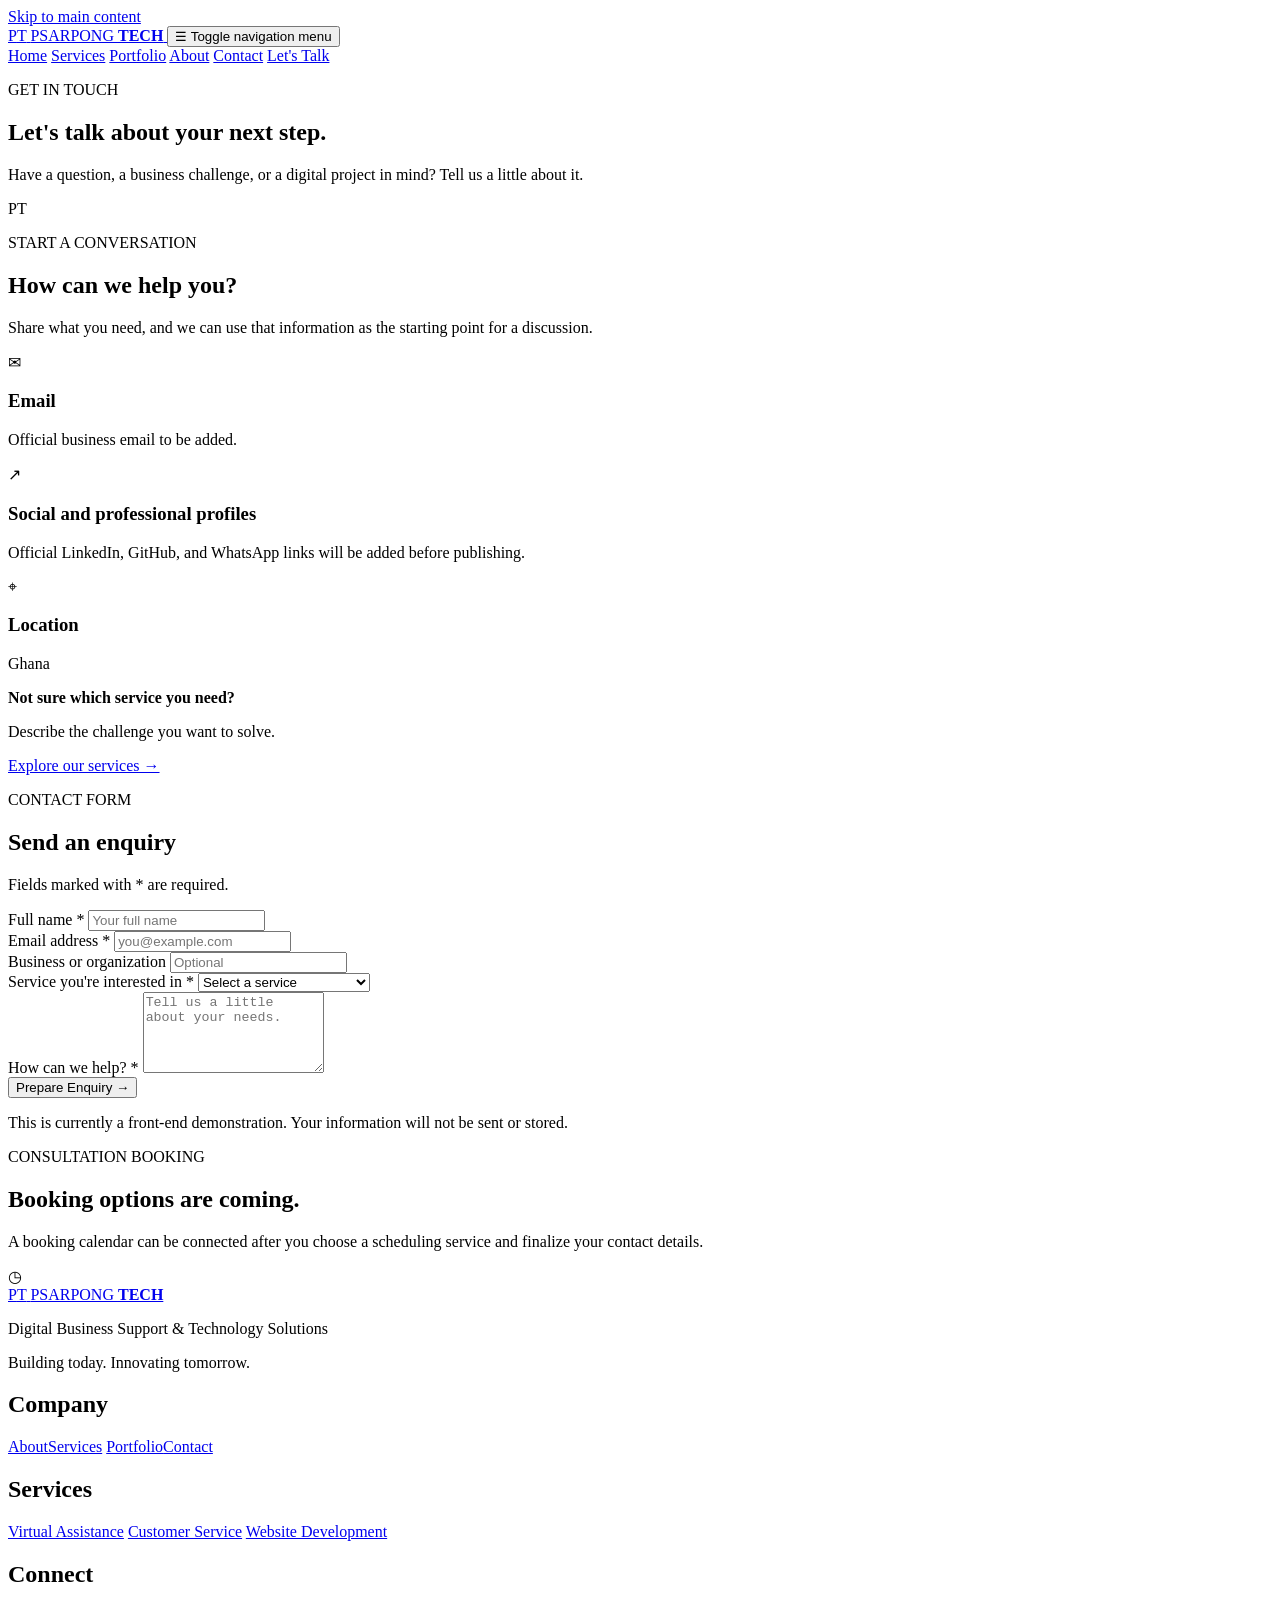
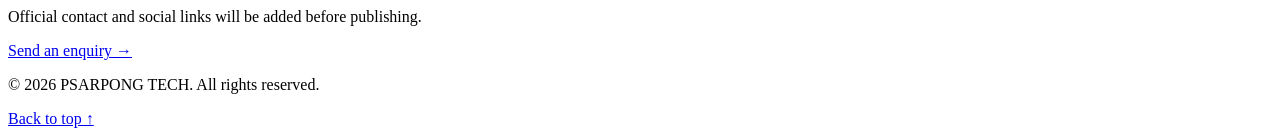
==== contact.html @ 25b4d121 "Upload PSARPONG TECH website" ====
<!DOCTYPE html>
<html lang="en">
<head>
  <meta charset="UTF-8">
  <meta name="viewport" content="width=device-width, initial-scale=1.0">
  <meta name="description" content="Contact PSARPONG TECH about digital business support and technology projects.">
  <title>Contact | PSARPONG TECH</title>
  <link rel="stylesheet" href="styles/style.css">
  <script src="scripts/main.js" defer></script>
</head>
<body>
  <a class="skip-link" href="#main">Skip to main content</a>

  <header class="site-header">
    <div class="container header-inner">
      <a class="brand" href="index.html" aria-label="PSARPONG TECH home">
        <span class="brand-mark">P<span>T</span></span>
        <span class="brand-name">PSARPONG <strong>TECH</strong></span>
      </a>

      <button class="menu-toggle" aria-expanded="false"
        aria-controls="primary-nav" type="button">
        <span class="menu-icon" aria-hidden="true">☰</span>
        <span class="sr-only">Toggle navigation menu</span>
      </button>

      <nav class="primary-nav" id="primary-nav" aria-label="Main navigation">
        <a href="index.html">Home</a>
        <a href="services.html">Services</a>
        <a href="portfolio.html">Portfolio</a>
        <a href="about.html">About</a>
        <a class="active" aria-current="page" href="contact.html">Contact</a>
        <a class="button button-small" href="#consultation">Let's Talk</a>
      </nav>
    </div>
  </header>

  <main id="main">
    <section class="inner-hero">
      <div class="container inner-hero-content">
        <p class="eyebrow">GET IN TOUCH</p>
        <h1>Let's talk about <span>your next step.</span></h1>
        <p>
          Have a question, a business challenge, or a digital project
          in mind? Tell us a little about it.
        </p>
      </div>
      <div class="inner-hero-decoration" aria-hidden="true"><span>PT</span></div>
    </section>

    <section class="section contact-section">
      <div class="container contact-grid">
        <div class="contact-copy">
          <p class="eyebrow">START A CONVERSATION</p>
          <h2>How can we <span>help you?</span></h2>
          <p>
            Share what you need, and we can use that information as
            the starting point for a discussion.
          </p>

          <div class="contact-info-card">
            <span class="contact-info-icon" aria-hidden="true">✉</span>
            <div>
              <h3>Email</h3>
              <p>Official business email to be added.</p>
            </div>
          </div>

          <div class="contact-info-card">
            <span class="contact-info-icon" aria-hidden="true">↗</span>
            <div>
              <h3>Social and professional profiles</h3>
              <p>
                Official LinkedIn, GitHub, and WhatsApp links
                will be added before publishing.
              </p>
            </div>
          </div>

          <div class="contact-info-card">
            <span class="contact-info-icon" aria-hidden="true">⌖</span>
            <div>
              <h3>Location</h3>
              <p>Ghana</p>
            </div>
          </div>

          <div class="contact-callout">
            <strong>Not sure which service you need?</strong>
            <p>Describe the challenge you want to solve.</p>
            <a class="text-link" href="services.html">Explore our services →</a>
          </div>
        </div>

        <div class="contact-form-wrap" id="consultation">
          <div class="form-heading">
            <p class="eyebrow">CONTACT FORM</p>
            <h2>Send an enquiry</h2>
            <p>Fields marked with * are required.</p>
          </div>

          <form class="contact-form" id="contact-form">
            <div class="form-row">
              <div class="form-field">
                <label for="name">Full name *</label>
                <input id="name" name="name" autocomplete="name"
                  required placeholder="Your full name">
              </div>

              <div class="form-field">
                <label for="email">Email address *</label>
                <input id="email" name="email" type="email"
                  autocomplete="email" required placeholder="you@example.com">
              </div>
            </div>

            <div class="form-field">
              <label for="business">Business or organization</label>
              <input id="business" name="business"
                autocomplete="organization" placeholder="Optional">
            </div>

            <div class="form-field">
              <label for="service">Service you're interested in *</label>
              <select id="service" name="service" required>
                <option value="">Select a service</option>
                <option value="Virtual Assistance">Virtual Assistance</option>
                <option value="Customer Service">Customer Service</option>
                <option value="Lead Generation">Lead Generation</option>
                <option value="Sales Support">Sales Support</option>
                <option value="CRM Support">CRM Support</option>
                <option value="Digital Marketing Support">Digital Marketing Support</option>
                <option value="Website Development">Website Development</option>
                <option value="Other">Other / Not sure yet</option>
              </select>
            </div>

            <div class="form-field">
              <label for="message">How can we help? *</label>
              <textarea id="message" name="message" rows="5"
                required placeholder="Tell us a little about your needs."></textarea>
            </div>

            <button class="button" type="submit">Prepare Enquiry →</button>

            <p class="form-disclaimer">
              This is currently a front-end demonstration. Your information
              will not be sent or stored.
            </p>

            <p class="form-feedback" id="form-feedback"
              role="status" aria-live="polite"></p>
          </form>
        </div>
      </div>
    </section>

    <section class="section booking-note-section">
      <div class="container booking-note">
        <div>
          <p class="eyebrow">CONSULTATION BOOKING</p>
          <h2>Booking options are coming.</h2>
          <p>
            A booking calendar can be connected after you choose a
            scheduling service and finalize your contact details.
          </p>
        </div>
        <span class="booking-icon" aria-hidden="true">◷</span>
      </div>
    </section>
  </main>

  <footer class="site-footer">
    <div class="container footer-main">
      <div class="footer-brand">
        <a class="brand brand-footer" href="index.html">
          <span class="brand-mark">P<span>T</span></span>
          <span class="brand-name">PSARPONG <strong>TECH</strong></span>
        </a>
        <p>Digital Business Support &amp; Technology Solutions</p>
        <p class="footer-tagline">Building today. Innovating tomorrow.</p>
      </div>
      <div class="footer-column">
        <h2>Company</h2>
        <a href="about.html">About</a><a href="services.html">Services</a>
        <a href="portfolio.html">Portfolio</a><a href="contact.html">Contact</a>
      </div>
      <div class="footer-column">
        <h2>Services</h2>
        <a href="services.html#virtual-assistance">Virtual Assistance</a>
        <a href="services.html#customer-support">Customer Service</a>
        <a href="services.html#web-development">Website Development</a>
      </div>
      <div class="footer-column">
        <h2>Connect</h2>
        <p class="footer-note">Official contact and social links will be added before publishing.</p>
        <a href="#consultation">Send an enquiry →</a>
      </div>
    </div>
    <div class="container footer-bottom">
      <p>© <span id="current-year">2026</span> PSARPONG TECH. All rights reserved.</p>
      <a href="#main">Back to top ↑</a>
    </div>
  </footer>

  <script>
    const contactForm = document.querySelector("#contact-form");
    const feedback = document.querySelector("#form-feedback");

    if (contactForm && feedback) {
      contactForm.addEventListener("submit", (event) => {
        event.preventDefault();

        if (!contactForm.reportValidity()) {
          return;
        }

        feedback.textContent =
          "Your details look complete, but this demonstration cannot send your enquiry yet. A real submission service will be connected later.";

        feedback.classList.add("is-visible");
      });
    }
  </script>
</body>
</html>
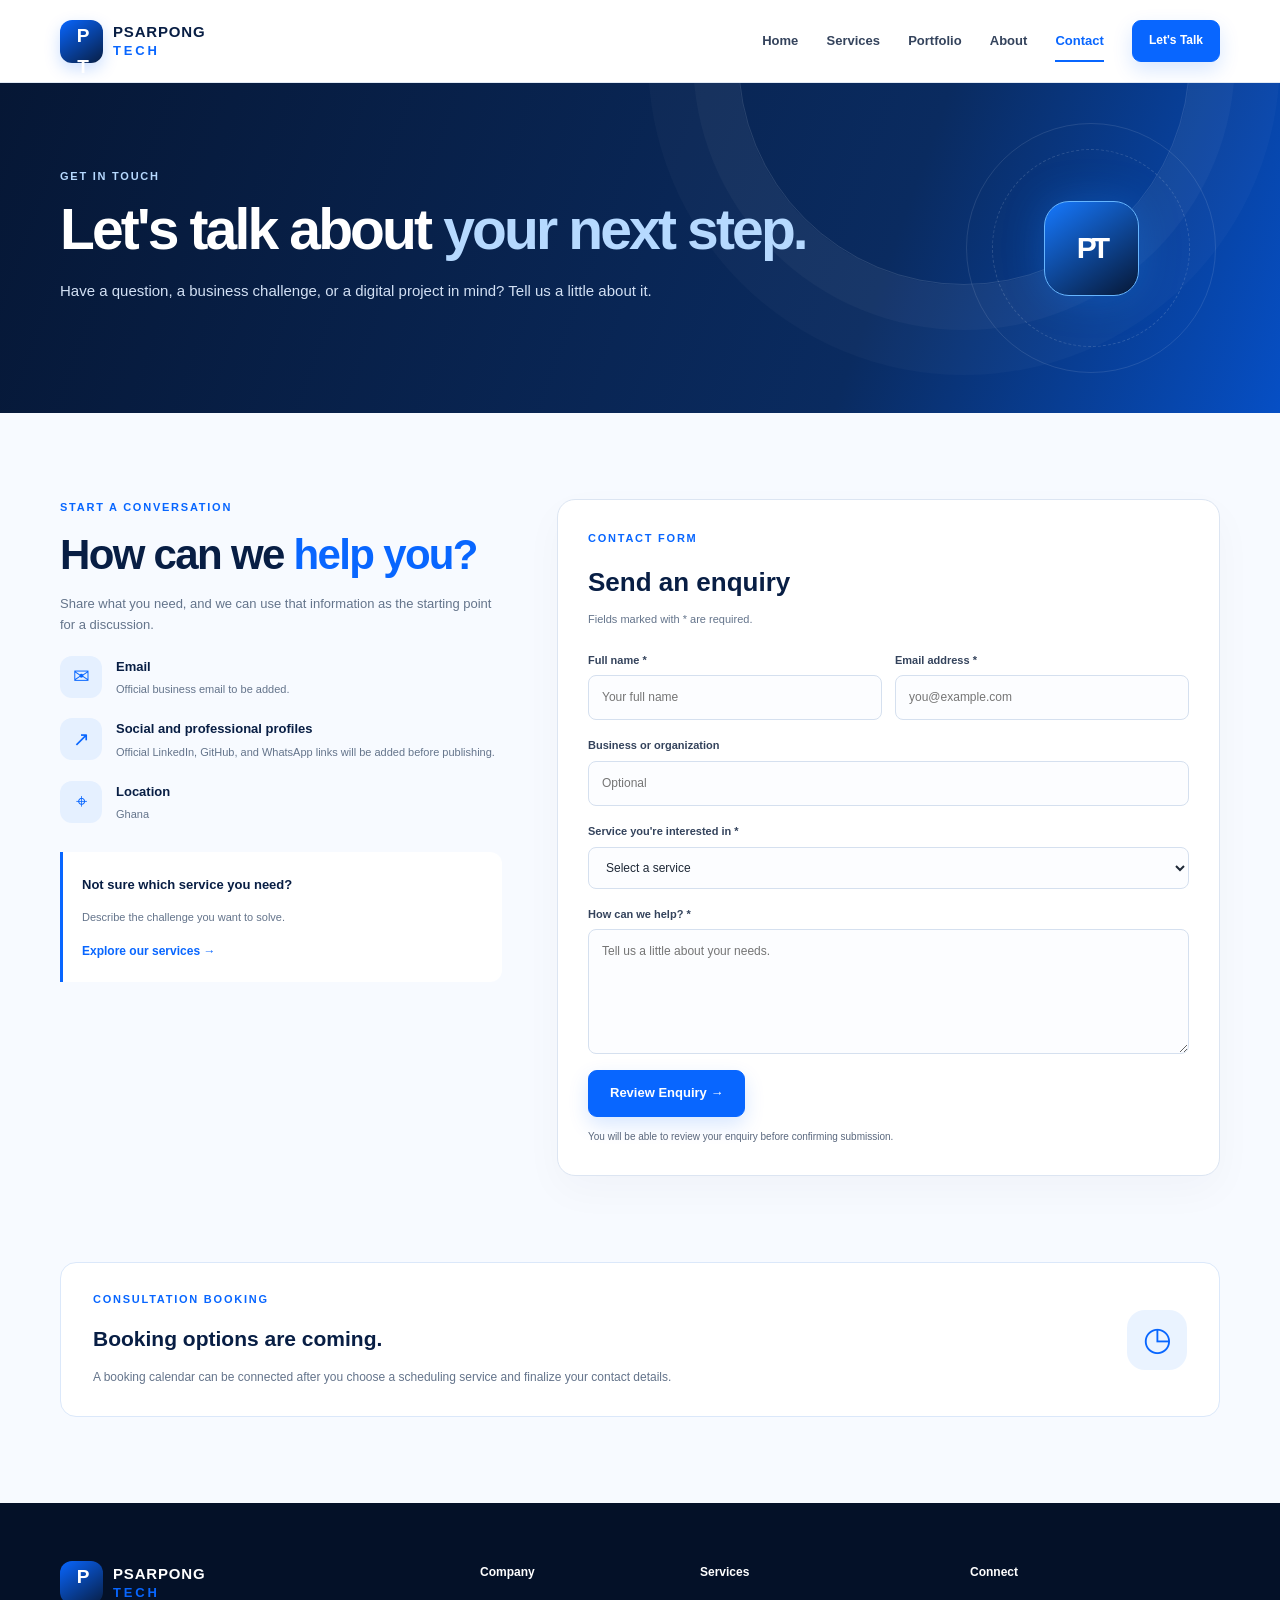
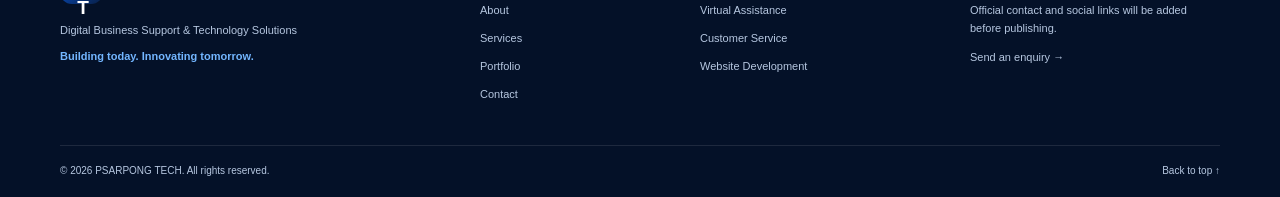
==== commit 278c9047: "Updated my website" ====
--- a/contact.html
+++ b/contact.html
@@ -101,6 +101,26 @@
           </div>
 
           <form class="contact-form" id="contact-form">
+            <input
+                type="hidden"
+                name="access_key"
+                value="dd36e1ed-9a6d-4fa9-88d0-3983f41ffc57"
+            >
+            <input
+                type="hidden"
+                name="subject"
+                value="New Business Enquiry - PSARPONG TECH"
+            >
+            <input
+                type="hidden"
+                name="from_name"
+                value="PSARPONG TECH Website"
+            >
+            <div class="form-field" style="display:none;" aria-hidden="true">
+                <label for="website">Leave this field empty</label>
+                <input id="website" name="botcheck" tabindex="-1" autocomplete="off">
+            </div>
+
             <div class="form-row">
               <div class="form-field">
                 <label for="name">Full name *</label>
@@ -142,11 +162,10 @@
                 required placeholder="Tell us a little about your needs."></textarea>
             </div>
 
-            <button class="button" type="submit">Prepare Enquiry →</button>
+            <button class="button" type="submit">Review Enquiry →</button>
 
             <p class="form-disclaimer">
-              This is currently a front-end demonstration. Your information
-              will not be sent or stored.
+                You will be able to review your enquiry before confirming submission.
             </p>
 
             <p class="form-feedback" id="form-feedback"
@@ -203,25 +222,5 @@
       <a href="#main">Back to top ↑</a>
     </div>
   </footer>
-
-  <script>
-    const contactForm = document.querySelector("#contact-form");
-    const feedback = document.querySelector("#form-feedback");
-
-    if (contactForm && feedback) {
-      contactForm.addEventListener("submit", (event) => {
-        event.preventDefault();
-
-        if (!contactForm.reportValidity()) {
-          return;
-        }
-
-        feedback.textContent =
-          "Your details look complete, but this demonstration cannot send your enquiry yet. A real submission service will be connected later.";
-
-        feedback.classList.add("is-visible");
-      });
-    }
-  </script>
 </body>
 </html>
--- a/styles/style.css
+++ b/styles/style.css
@@ -0,0 +1,2426 @@
+/* Psarpong Tech — Version 1 homepage
+   Brand: deep navy, electric blue, white, and charcoal. */
+:root {
+  --navy: #081e44;
+  --navy-deep: #05142f;
+  --blue: #0866ff;
+  --blue-bright: #1688ff;
+  --light-blue: #eaf3ff;
+  --white: #ffffff;
+  --off-white: #f6f8fc;
+  --charcoal: #1f2937;
+  --muted: #64748b;
+  --border: #dce5f2;
+  --shadow: 0 18px 50px rgba(8, 30, 68, .11);
+  --radius: 18px;
+}
+
+* { 
+  box-sizing: border-box; 
+}
+
+html { 
+  scroll-behavior: smooth; 
+  scroll-padding-top: 90px; 
+}
+
+body { margin: 0; 
+  color: var(--charcoal); 
+  background: var(--white); 
+  font-family: Arial, Helvetica, sans-serif; 
+  line-height: 1.65; 
+}
+
+a { 
+  color: inherit; 
+  text-decoration: none; 
+}
+
+button, a { 
+  -webkit-tap-highlight-color: transparent; 
+}
+
+a:focus-visible, 
+button:focus-visible { 
+  outline: 3px solid #ffbf47; 
+  outline-offset: 4px; 
+}
+
+img { 
+  max-width: 100%; 
+  display: block; 
+}
+
+.container { 
+  width: min(1160px, calc(100% - 40px)); 
+  margin-inline: auto; 
+}
+
+.skip-link { 
+  position: absolute; 
+  z-index: 1000; 
+  left: 16px; 
+  top: -60px; 
+  padding: 12px 16px; 
+  background: white; 
+  color: var(--navy); 
+  border-radius: 8px; 
+}
+
+.skip-link:focus { 
+  top: 12px; 
+}
+
+.sr-only { 
+  position: absolute; 
+  width: 1px; 
+  height: 1px; 
+  padding: 0; 
+  margin: -1px; 
+  overflow: hidden; 
+  clip: rect(0,0,0,0); 
+  white-space: nowrap; 
+  border: 0; }
+
+.site-header { 
+  position: sticky; 
+  z-index: 100; 
+  top: 0; 
+  background: rgba(255,255,255,.96); 
+  backdrop-filter: blur(16px); 
+  border-bottom: 1px solid rgba(220,229,242,.85); 
+}
+
+.header-inner { 
+  min-height: 82px; 
+  display: flex; 
+  align-items: center; 
+  justify-content: space-between; 
+  gap: 28px; 
+}
+
+.brand {
+   display: inline-flex; 
+   align-items: center; 
+   gap: 10px; 
+   flex-shrink: 0; 
+  }
+
+.brand-mark { 
+  display: grid; 
+  place-items: center; 
+  width: 43px; 
+  height: 43px; 
+  border-radius: 12px; 
+  background: linear-gradient(145deg, var(--blue), var(--navy)); 
+  color: white; 
+  font-weight: 900; 
+  font-size: 19px; 
+  letter-spacing: -3px; 
+  box-shadow: 0 6px 16px #0866ff35; 
+}
+
+.brand-mark span { 
+  color: #ffffff; 
+}
+
+.brand-name { 
+  display: flex; 
+  flex-direction: column; 
+  color: var(--navy); 
+  font-size: 15px; 
+  font-weight: 900; 
+  line-height: 1.05; 
+  letter-spacing: .055em; 
+}
+
+.brand-name strong { 
+  color: var(--blue); 
+  font-size: 13px; 
+  letter-spacing: .22em; 
+  margin-top: 4px; 
+}
+
+.primary-nav { 
+  display: flex; 
+  align-items: center; 
+  gap: clamp(15px, 2.2vw, 30px); 
+}
+
+.primary-nav > a:not(.button) { 
+  color: #34435c; 
+  font-size: 13px; 
+  font-weight: 700; 
+  transition: color .2s; 
+}
+
+.primary-nav > a:not(.button):hover, 
+.primary-nav > a.active { 
+  color: var(--blue); 
+}
+
+.primary-nav > a.active { 
+  position: relative; 
+}
+
+.primary-nav > a.active::after { 
+  content: ""; 
+  position: absolute; 
+  bottom: -10px; 
+  left: 0; 
+  right: 0; 
+  height: 2px; 
+  background: var(--blue); 
+}
+
+.menu-toggle { 
+  display: none; 
+  border: 1px solid var(--border); 
+  background: white; 
+  border-radius: 10px; 
+  color: var(--navy); 
+  width: 44px; 
+  height: 44px; 
+  font-size: 23px; 
+  cursor: pointer; 
+}
+
+.button { 
+  display: inline-flex; 
+  align-items: center; 
+  justify-content: center; 
+  gap: 12px; 
+  padding: 14px 21px; 
+  border: 1px solid var(--blue); 
+  border-radius: 9px; 
+  background: var(--blue); 
+  color: white; 
+  font-weight: 800; 
+  font-size: 13px; 
+  line-height: 1.3; 
+  box-shadow: 0 8px 20px #0866ff28; 
+  transition: transform .2s, background .2s, box-shadow .2s; 
+}
+
+.button:hover { 
+  transform: translateY(-2px); 
+  background: #0055e5; 
+  box-shadow: 0 12px 25px #0866ff35; 
+}
+
+.button-small { 
+  padding: 12px 16px; 
+  font-size: 12px; 
+  white-space: nowrap; 
+}
+
+.button-outline { 
+  background: transparent; 
+  color: var(--navy); 
+  border-color: #b9c8df; 
+  box-shadow: none; 
+}
+
+.button-outline:hover { 
+  background: var(--light-blue); 
+  border-color: var(--blue); 
+  color: var(--navy); 
+}
+
+.hero { 
+  position: relative; 
+  overflow: hidden; 
+  background: radial-gradient
+    (ellipse at 90% 5%, #e2efff 0, transparent 33%), 
+    linear-gradient(120deg, #f7faff 0%, 
+    #fff 57%, #f1f6ff 100%); 
+  padding: 76px 0 78px; 
+}
+
+.hero::before { 
+  content: ""; 
+  position: absolute; 
+  width: 480px; 
+  height: 480px; 
+  border: 1px solid #d9e8ff; 
+  border-radius: 50%; 
+  right: -190px; 
+  top: -230px; 
+  box-shadow: 0 0 0 35px #eaf3ff70, 
+    0 0 0 75px #eaf3ff45; 
+  }
+
+.hero-grid { 
+  position: relative; 
+  z-index: 1; 
+  display: grid; 
+  grid-template-columns: 1.05fr .95fr; 
+  gap: 52px; 
+  align-items: center; 
+}
+
+.eyebrow { 
+  margin: 0 0 14px; 
+  color: var(--blue); 
+  font-size: 11px; 
+  line-height: 1.5; 
+  font-weight: 900; 
+  letter-spacing: .16em; 
+}
+
+.eyebrow-line { 
+  display: inline-block; 
+  vertical-align: middle; 
+  width: 25px; 
+  height: 2px; 
+  margin-right: 7px; 
+  background: var(--blue); 
+}
+
+.hero h1 { 
+  max-width: 620px; 
+  margin: 0; 
+  color: var(--navy); 
+  font-size: clamp(39px, 4.5vw, 62px); 
+  line-height: 1.08; 
+  letter-spacing: -.055em; 
+}
+
+.hero h1 span, 
+.section-heading h2 span, 
+.why-copy h2 span, 
+.project-copy h2 span,
+.about-intro-grid h2 span,
+.contact-copy h2 span {
+  color: #0755d4;
+}
+
+.hero-intro { 
+  max-width: 545px; 
+  margin: 23px 0 26px; 
+  color: #52617a; 
+  font-size: 16px; 
+  line-height: 1.8; 
+}
+
+.hero-actions { 
+  display: flex; 
+  flex-wrap: wrap; 
+  gap: 12px; 
+}
+
+.hero-note { 
+  display: flex; 
+  align-items: center; 
+  gap: 9px; 
+  margin-top: 27px; 
+  color: #52617a; 
+  font-size: 12px; 
+  font-weight: 700; 
+}
+
+.note-dot, 
+.panel-status span { 
+  width: 7px; 
+  height: 7px; 
+  border-radius: 50%; 
+  background: #22c55e; 
+  box-shadow: 0 0 0 4px #22c55e1e; 
+}
+
+.hero-visual { 
+  position: relative; 
+  min-height: 390px; 
+  display: grid; 
+  place-items: center; 
+}
+
+.visual-orbit { 
+  position: absolute; 
+  border: 1px solid #c8dcff; 
+  border-radius: 50%; 
+}
+
+.orbit-one { 
+  width: 380px; 
+  height: 380px; 
+}
+
+.orbit-two { 
+  width: 310px; 
+  height: 310px; 
+  border-style: dashed; 
+}
+
+.visual-glow { 
+  position: absolute; 
+  z-index: 0; 
+  width: 230px; 
+  height: 230px; 
+  border-radius: 50%; 
+  background: #8dbdff; 
+  filter: blur(70px); 
+  opacity: .35; 
+}
+
+.visual-panel { 
+  position: relative; 
+  z-index: 2; 
+  width: min(100%, 410px); 
+  min-height: 290px; 
+  padding: 21px; 
+  overflow: hidden; 
+  color: white; 
+  border: 1px solid #254e8e; 
+  border-radius: 20px; 
+  background: linear-gradient(140deg, #102f65, #061735 72%); 
+  box-shadow: 0 28px 55px #081e4435; 
+  transform: rotate(-2deg); 
+}
+
+.visual-panel::after { 
+  content: ""; 
+  position: absolute; 
+  width: 250px; 
+  height: 250px; 
+  border-radius: 50%; 
+  right: -100px; 
+  top: -130px; 
+  background: linear-gradient(140deg, #0866ff, #21a0ff); 
+  opacity: .7; 
+}
+
+.panel-top, 
+.panel-brand, 
+.panel-status { 
+  display: flex; 
+  align-items: center; 
+}
+
+.panel-top { 
+  position: relative; 
+  z-index: 1; 
+  justify-content: space-between; 
+  gap: 12px; 
+  padding-bottom: 17px; 
+  border-bottom: 1px solid #ffffff20; 
+}
+
+.panel-brand { 
+  gap: 7px; 
+  font-size: 9px; 
+  font-weight: 900; 
+  letter-spacing: .06em; 
+}
+
+.mini-mark { 
+  display: grid; 
+  place-items: center; 
+  width: 24px; 
+  height: 24px; 
+  border: 1px solid #5fa6ff; 
+  border-radius: 7px; 
+  color: #86c0ff; 
+  font-size: 10px; 
+}
+
+.panel-status { 
+  gap: 7px; 
+  color: #c9d9f4; 
+  font-size: 8px; 
+  letter-spacing: .1em; 
+}
+
+.panel-content { 
+  position: relative; 
+  z-index: 1; 
+  padding-top: 21px; 
+}
+
+.panel-kicker { 
+  color: #77baff; 
+  font-size: 9px; 
+  letter-spacing: .17em; 
+  font-weight: 900; 
+}
+
+.panel-content h2 { 
+  max-width: 300px; 
+  margin: 9px 0 20px; 
+  font-size: 23px; 
+  line-height: 1.22; 
+  letter-spacing: -.035em; 
+}
+
+.growth-chart { 
+  height: 83px; 
+  display: flex; 
+  align-items: end; 
+  gap: 10px; 
+  padding: 10px 13px 0; 
+  border-bottom: 1px solid #ffffff30; 
+  background: repeating-linear-gradient(
+    to bottom, transparent 0 19px, #ffffff12 20px 21px); 
+  }
+
+.growth-chart span { 
+  flex: 1; 
+  border-radius: 4px 4px 0 0; 
+  background: linear-gradient(
+    to top, #0870ff, #63c4ff); 
+    box-shadow: 0 0 14px #1688ff30; 
+  }
+
+.panel-bottom { 
+  display: flex; 
+  justify-content: space-between; 
+  padding: 10px 3px 0; 
+  color: #c5d8f4; 
+  font-size: 9px; 
+}
+
+.floating-card { 
+  position: absolute; 
+  z-index: 3; 
+  display: flex; 
+  align-items: center; 
+  gap: 10px; 
+  padding: 12px 15px; 
+  border: 1px solid #e1e9f5; 
+  border-radius: 12px; 
+  background: white; 
+  box-shadow: var(--shadow); 
+}
+
+.floating-card-top { 
+  top: 42px; 
+  right: -5px; 
+}
+
+.floating-card-bottom { 
+  bottom: 33px; 
+  left: -12px; 
+}
+
+.float-icon { 
+  display: grid; 
+  place-items: center; 
+  width: 35px; 
+  height: 35px; 
+  border-radius: 10px; 
+  background: var(--light-blue); 
+  color: var(--blue); 
+  font-size: 20px; 
+  font-weight: 800; 
+}
+
+.floating-card strong, 
+.floating-card small { 
+  display: block; 
+}
+
+.floating-card strong { 
+  color: var(--navy); 
+  font-size: 10px; 
+}
+
+.floating-card small { 
+  margin-top: 2px; 
+  color: var(--muted); 
+  font-size: 9px; 
+}
+
+.trust-strip { 
+  border-top: 1px solid #e9eef7; 
+  border-bottom: 1px solid #e9eef7; 
+  background: white; 
+}
+
+.trust-inner { 
+  display: flex; 
+  align-items: center; 
+  justify-content: center; 
+  flex-wrap: wrap; 
+  gap: 22px; 
+  min-height: 68px; 
+  color: #53627b; 
+  font-size: 11px; 
+  font-weight: 800; 
+  letter-spacing: .025em; 
+}
+
+.trust-inner i { 
+  width: 5px; 
+  height: 5px; 
+  border-radius: 50%; 
+  background: var(--blue); 
+}
+
+.section { 
+  padding: 86px 0; 
+}
+
+.section-heading { 
+  max-width: 710px; 
+  margin-bottom: 39px; 
+}
+
+.section-heading.centered { 
+  text-align: center; 
+  margin-inline: auto; 
+}
+
+.section-heading h2, 
+.why-copy h2, 
+.project-copy h2 { 
+  margin: 0; 
+  color: var(--navy); 
+  font-size: clamp(30px, 3.2vw, 43px); 
+  line-height: 1.18; 
+  letter-spacing: -.04em; 
+}
+
+.section-heading > p:last-child,
+.feature-card p,
+.why-copy > p:not(.eyebrow),
+.why-list p,
+.journey p,
+.project-copy > p:not(.eyebrow),
+.portfolio-card-copy > p,
+.about-intro-grid > div:last-child p,
+.mission-card > p:last-child,
+.approach-grid p,
+.contact-copy > p:not(.eyebrow),
+.contact-info-card p,
+.contact-callout p,
+.form-heading > p:last-child,
+.booking-note p:last-child {
+  color: #59677d;
+}
+
+.section-heading > p:last-child { 
+  margin: 17px auto 0; 
+  max-width: 660px; 
+  font-size: 14px; 
+}
+
+.feature-grid { 
+  display: grid; 
+  grid-template-columns: repeat(4, 1fr); 
+  gap: 17px; 
+}
+
+.feature-card { 
+  padding: 25px 21px 22px; 
+  border: 1px solid var(--border); 
+  border-radius: 14px; 
+  background: white; 
+  transition: transform .2s, 
+  box-shadow .2s, 
+  border-color .2s; 
+}
+
+.feature-card:hover { 
+  transform: translateY(-5px); 
+  border-color: #b8d4ff; 
+  box-shadow: var(--shadow); 
+}
+
+.feature-icon { 
+  display: grid; 
+  place-items: center; 
+  width: 47px; 
+  height: 47px; 
+  border-radius: 13px; 
+  background: var(--light-blue); 
+  color: var(--blue); 
+  font-size: 24px; 
+  font-weight: 800; 
+}
+
+.feature-card h3 { 
+  margin: 19px 0 8px; 
+  color: var(--navy); 
+  font-size: 16px; 
+  line-height: 1.35; 
+}
+
+.feature-card p { 
+  min-height: 70px; 
+  margin: 0 0 18px; 
+  color: var(--muted); 
+  font-size: 12px; 
+  line-height: 1.7; 
+}
+
+.text-link { 
+  display: inline-flex; 
+  align-items: center; 
+  gap: 8px; 
+  color: var(--blue); 
+  font-size: 12px; 
+  font-weight: 900; 
+}
+
+.text-link:hover { 
+  gap: 12px; 
+}
+
+.services-preview { 
+  color: white; 
+  background: var(--navy-deep); 
+  background-image: radial-gradient(
+    ellipse at 95% 0%, #0c3980 0, 
+    transparent 35%); 
+  }
+
+.section-heading-row { 
+  display: flex; 
+  align-items: end; 
+  justify-content: space-between; 
+  gap: 24px; 
+  max-width: none; 
+}
+
+.services-preview .section-heading h2 { 
+  color: white; 
+}
+
+.services-preview .section-heading h2 span { 
+  color: #65b4ff; 
+}
+
+.light-link { 
+  color: #83c2ff; 
+  margin-bottom: 7px; 
+}
+
+.services-grid { 
+  display: grid; 
+  grid-template-columns: repeat(4, 1fr); 
+  gap: 14px; 
+}
+
+.service-tile { 
+  position: relative; 
+  min-height: 208px; 
+  padding: 22px 20px; 
+  border: 1px solid #244579; 
+  border-radius: 13px; 
+  background: #0a2148b8; 
+  transition: border-color .2s, transform .2s; 
+}
+
+.service-tile:hover { 
+  transform: translateY(-4px); 
+  border-color: #1781ff; 
+}
+
+.tile-number { 
+  position: absolute; 
+  top: 18px; 
+  right: 18px; 
+  color: #b6d9ff; 
+  font-size: 10px; 
+  font-weight: 800; 
+}
+
+.tile-icon { 
+  display: grid; 
+  place-items: center; 
+  width: 41px; 
+  height: 41px; 
+  border-radius: 11px; 
+  background: #0e3b7a; 
+  color: #6dbaff; 
+  font-size: 21px; 
+  font-weight: 800; 
+}
+
+.service-tile h3 { 
+  margin: 18px 0 8px; 
+  color: white; 
+  font-size: 14px; 
+}
+
+.service-tile p { 
+  margin: 0; 
+  color: #b9cbe5; 
+  font-size: 11px; 
+  line-height: 1.7; 
+}
+
+.service-tile-highlight { 
+  background: linear-gradient(
+    145deg, #0d3470, #081b3b); 
+    border-color: #1c64b9; 
+  }
+
+.why-section { 
+  background: var(--off-white); 
+}
+
+.why-grid { 
+  display: grid; 
+  grid-template-columns: .85fr 1.15fr; 
+  gap: 90px; 
+  align-items: center; 
+}
+
+.why-copy > p:not(.eyebrow) { 
+  max-width: 390px; 
+  margin: 20px 0 26px; 
+  color: var(--muted); 
+  font-size: 14px; 
+}
+
+.why-list article { 
+  display: flex; 
+  gap: 22px; 
+  padding: 19px 0; 
+  border-bottom: 1px solid #dfe7f2; 
+}
+
+.why-list article:first-child { 
+  padding-top: 0; 
+}
+
+.why-list article:last-child { 
+  border-bottom: 0; 
+  padding-bottom: 0; 
+}
+
+.why-index { 
+  color: #b6d9ff; 
+  font-size: 13px; 
+  font-weight: 900; 
+}
+
+.why-list h3 { 
+  margin: 0 0 5px; 
+  color: var(--navy); 
+  font-size: 15px; 
+}
+
+.why-list p { 
+  margin: 0; 
+  color: var(--muted); 
+  font-size: 12px; 
+}
+
+.vision-section { 
+  background: white; 
+}
+
+.journey { 
+  display: grid; 
+  grid-template-columns: 1fr auto 1fr auto 1fr; 
+  align-items: center; 
+  gap: 20px; 
+  max-width: 920px; 
+  margin: 0 auto; 
+}
+
+.journey article { 
+  position: relative; 
+  padding: 28px 25px; 
+  border: 1px solid var(--border); 
+  border-radius: 15px; 
+  text-align: center; 
+  background: white; 
+}
+
+.journey-number { 
+  position: absolute; 
+  top: 13px; 
+  right: 15px; 
+  color: #64748b; 
+  font-size: 11px; 
+  font-weight: 900; 
+}
+
+.journey-icon { 
+  display: grid; 
+  place-items: center; 
+  width: 53px; 
+  height: 53px; 
+  margin: 0 auto 16px; 
+  border-radius: 15px; 
+  background: var(--light-blue); 
+  color: var(--blue); 
+  font-size: 25px; 
+  font-weight: 900; 
+}
+
+.journey h3 { 
+  margin: 0 0 8px; 
+  color: var(--navy); 
+  font-size: 17px; 
+}
+
+.journey p { 
+  margin: 0; 
+  color: var(--muted); 
+  font-size: 12px; 
+}
+
+.journey-arrow { 
+  color: #0866ff; 
+  font-size: 23px; 
+}
+
+.project-section { 
+  padding-top: 15px; 
+}
+
+.project-card { 
+  display: grid; 
+  grid-template-columns: 1fr .9fr; 
+  gap: 35px; 
+  align-items: center; 
+  padding: 45px; 
+  border: 1px solid #dce8f9; 
+  border-radius: 22px; 
+  background: linear-gradient(
+    120deg, #f4f8ff, #fff); 
+    overflow: hidden; 
+}
+
+.project-copy h2 { 
+  font-size: clamp(
+    32px, 3.4vw, 44px); 
+}
+
+.project-copy > p:not(.eyebrow) { 
+  color: var(--muted); 
+  font-size: 14px; 
+}
+
+.project-tags { 
+  display: flex; 
+  flex-wrap: wrap; 
+  gap: 8px; 
+  margin: 19px 0 24px; 
+}
+
+.project-tags span { 
+  padding: 6px 10px; 
+  border-radius: 100px; 
+  background: #e3efff; 
+  color: #24558e; 
+  font-size: 10px; 
+  font-weight: 800; 
+}
+
+.project-visual { 
+  position: relative; 
+  min-height: 290px; 
+  overflow: hidden; 
+  border-radius: 16px; 
+  background: linear-gradient(
+    150deg, #0b2e61, #06152e); 
+}
+
+.farm-sun { 
+  position: absolute; 
+  width: 95px; 
+  height: 95px; 
+  top: 32px; 
+  right: 37px; 
+  border-radius: 50%; 
+  background: linear-gradient(
+    145deg, #6ebcff, #1471ff
+    ); 
+  opacity: .8; 
+}
+
+.farm-field { 
+  position: absolute; 
+  bottom: -80px; 
+  width: 140%; 
+  height: 180px; 
+  left: -20%; 
+  border-radius: 50% 50% 0 0; 
+  transform: rotate(-10deg); 
+}
+
+.field-one { 
+  background: #0b4b8a; 
+  bottom: -65px; 
+}
+
+.field-two { 
+  background: #0870b7; 
+  bottom: -103px; 
+  left: -30%; 
+  transform: rotate(8deg); 
+}
+
+.field-three { 
+  background: #0a956f; 
+  bottom: -140px; 
+  transform: rotate(-2deg); 
+}
+
+.farm-connect { 
+  position: absolute; 
+  z-index: 2; 
+  width: 125px; 
+  height: 1px; 
+  background: #a4d7ff; 
+  transform-origin: left; 
+}
+
+.connect-one { 
+  top: 110px; 
+  left: 70px; 
+  transform: rotate(20deg); 
+}
+
+.connect-two { 
+  top: 137px; 
+  left: 160px; 
+  transform: rotate(-29deg); 
+}
+
+.farm-node { 
+  position: absolute; 
+  z-index: 3; 
+  display: grid; 
+  place-items: center; 
+  width: 42px; 
+  height: 42px; 
+  border: 1px solid #9dd8ff; 
+  border-radius: 13px; 
+  background: #0d3f77; 
+  color: white; 
+  font-weight: 900; 
+  box-shadow: 0 5px 20px #0003; 
+}
+
+.node-one { 
+  top: 82px; 
+  left: 52px; 
+}
+
+.node-two { 
+  top: 125px; 
+  left: 153px; }
+
+.node-three { 
+  top: 78px; 
+  left: 260px; 
+}
+
+.farm-caption { 
+  position: absolute; 
+  z-index: 4; 
+  bottom: 22px; 
+  left: 23px; 
+  color: #d9eeff; 
+  font-size: 9px; 
+  font-weight: 900; 
+  letter-spacing: .15em; 
+}
+
+.cta-section { 
+  padding: 58px 0; 
+  color: white; 
+  background: linear-gradient(
+    110deg, #0866ff, #0744a5 70%, #08285a
+    ); 
+}
+
+.cta-inner { 
+  display: flex; 
+  align-items: center; 
+  justify-content: space-between; 
+  gap: 35px; 
+}
+
+.cta-inner .eyebrow { 
+  color: #ffffff; 
+}
+
+.cta-inner h2 { 
+  max-width: 660px; 
+  margin: 0; 
+  font-size: clamp(27px, 3vw, 39px); 
+  line-height: 1.2; 
+  letter-spacing: -.035em; 
+}
+
+.cta-inner p:not(.eyebrow) { 
+  max-width: 640px; 
+  margin: 12px 0 0; 
+  color: #ffffff; 
+  font-size: 13px; 
+}
+
+.button-white { 
+  flex-shrink: 0; 
+  background: white; 
+  color: var(--navy); 
+  border-color: white; 
+  box-shadow: none; 
+}
+
+.button-white:hover { 
+  background: #eaf3ff; 
+  color: var(--navy); 
+}
+
+.site-footer { 
+  color: #c5d4eb; 
+  background: #041128; 
+}
+
+.footer-main { 
+  display: grid; 
+  grid-template-columns: 1.5fr .7fr .9fr 1fr; 
+  gap: 45px; 
+  padding-top: 58px; 
+  padding-bottom: 42px; 
+}
+
+.brand-footer .brand-mark { 
+  box-shadow: none; 
+}
+
+.brand-footer .brand-name { 
+  color: white; 
+}
+
+.footer-brand > p { 
+  margin: 17px 0 0;  
+  font-size: 11px; 
+}
+
+.footer-brand .footer-tagline { 
+  margin-top: 8px; 
+  color: #73b6ff; 
+  font-weight: 700; 
+}
+
+.footer-column { 
+  display: flex; 
+  flex-direction: column; 
+  align-items: flex-start; 
+  gap: 10px; 
+}
+
+.footer-column h2 { 
+  margin: 2px 0 8px; 
+  color: white; 
+  font-size: 12px; 
+}
+
+.footer-column a { 
+  font-size: 11px; 
+  transition: color .2s; 
+}
+
+.footer-column a:hover { 
+  color: #75baff; 
+}
+
+.footer-note { 
+  margin: 0; 
+  font-size: 11px; 
+  line-height: 1.7; 
+}
+
+.footer-brand > p,
+.footer-column a,
+.footer-note {
+  color: #b6c7e0;
+}
+
+.footer-bottom { 
+  display: flex; 
+  justify-content: space-between; 
+  gap: 20px; 
+  background-color: #041128;
+  color: #b6c7e0;
+  padding-top: 17px; 
+  padding-bottom: 17px; 
+  border-top: 1px solid #ffffff1a; 
+}
+
+.footer-bottom p, 
+.footer-bottom a { 
+  margin: 0; 
+  color: #b6c7e0; 
+  font-size: 10px; 
+}
+
+.footer-bottom a:hover { 
+  color: white; 
+}
+
+
+
+/* =========================================
+   INNER PAGE HERO
+========================================= */
+
+.inner-hero {
+  position: relative;
+  display: flex;
+  align-items: center;
+  min-height: 330px;
+  overflow: hidden;
+  color: #fff;
+  background: linear-gradient(110deg, #061735, #0a2b60 68%, #064fc5);
+}
+
+.inner-hero::before {
+  position: absolute;
+  top: -250px;
+  right: 7%;
+  width: 450px;
+  height: 450px;
+  border: 1px solid #ffffff20;
+  border-radius: 50%;
+  box-shadow: 0 0 0 45px #ffffff08, 0 0 0 90px #ffffff06;
+  content: "";
+}
+
+.inner-hero-content {
+  position: relative;
+  z-index: 2;
+  padding-block: 65px;
+}
+
+.inner-hero h1 {
+  max-width: 750px;
+  margin: 0;
+  font-size: clamp(38px, 5vw, 57px);
+  line-height: 1.1;
+  letter-spacing: -0.05em;
+}
+
+.inner-hero .eyebrow,
+.inner-hero h1 span {
+  color: #b6d9ff;
+}
+
+.inner-hero-content > p:not(.eyebrow) {
+  max-width: 650px;
+  margin: 18px 0 25px;
+  color: #d2e0f4;
+  font-size: 15px;
+}
+
+.inner-hero-decoration {
+  position: absolute;
+  top: 50%;
+  right: max(5%, calc((100% - 1160px) / 2));
+  display: grid;
+  width: 250px;
+  height: 250px;
+  place-items: center;
+  border: 1px solid #ffffff1b;
+  border-radius: 50%;
+  transform: translateY(-50%);
+}
+
+.inner-hero-decoration::before {
+  position: absolute;
+  inset: 25px;
+  border: 1px dashed #ffffff25;
+  border-radius: 50%;
+  content: "";
+}
+
+.inner-hero-decoration span {
+  display: grid;
+  width: 95px;
+  height: 95px;
+  place-items: center;
+  border: 1px solid #66b5ff;
+  border-radius: 25px;
+  background: linear-gradient(145deg, #1679ff, #061735);
+  color: white;
+  font-size: 30px;
+  font-weight: 900;
+  letter-spacing: -5px;
+  box-shadow: 0 0 40px #1688ff4a;
+}
+
+/* =========================================
+   SERVICES
+========================================= */
+
+.service-detail-grid {
+  display: grid;
+  grid-template-columns: repeat(2, minmax(0, 1fr));
+  gap: 18px;
+}
+
+.service-detail-card {
+  padding: 29px;
+  border: 1px solid var(--border);
+  border-radius: 16px;
+  background: #fff;
+  scroll-margin-top: 100px;
+}
+
+.detail-icon {
+  display: grid;
+  width: 48px;
+  height: 48px;
+  place-items: center;
+  border-radius: 13px;
+  background: var(--light-blue);
+  color: var(--blue);
+  font-size: 23px;
+  font-weight: 900;
+}
+
+.detail-number {
+  margin: 18px 0 6px;
+  color: var(--blue);
+  font-size: 10px;
+  font-weight: 900;
+  letter-spacing: 0.12em;
+}
+
+.service-detail-card h2 {
+  margin: 0 0 9px;
+  color: var(--navy);
+  font-size: 23px;
+}
+
+.service-detail-card > p:not(.detail-number) {
+  color: var(--muted);
+  font-size: 13px;
+}
+
+.service-detail-card ul {
+  padding-left: 19px;
+  margin: 0 0 22px;
+  color: #59677d;
+  font-size: 12px;
+}
+
+.service-detail-card li {
+  padding: 4px 0;
+}
+
+.availability-note,
+.portfolio-note,
+.founder-note {
+  padding: 12px 14px;
+  border-left: 3px solid #7bbaff;
+  border-radius: 0 8px 8px 0;
+  background: #f0f6ff;
+  color: #526580 !important;
+  font-size: 11px !important;
+}
+
+.future-card {
+  border-style: dashed;
+  background: #f8fbff;
+}
+
+/* =========================================
+   PORTFOLIO
+========================================= */
+
+.portfolio-grid {
+  display: grid;
+  grid-template-columns: repeat(2, minmax(0, 1fr));
+  gap: 22px;
+  align-items: stretch;
+}
+
+.portfolio-card {
+  overflow: hidden;
+  border: 1px solid var(--border);
+  border-radius: 17px;
+  background: white;
+  box-shadow: 0 9px 28px #081e4408;
+}
+
+.portfolio-featured {
+  display: grid;
+  grid-column: 1 / -1;
+  grid-template-columns: 0.9fr 1.1fr;
+}
+
+.portfolio-art {
+  position: relative;
+  display: flex;
+  min-height: 240px;
+  flex-direction: column;
+  align-items: center;
+  justify-content: center;
+  overflow: hidden;
+  color: white;
+  background: linear-gradient(145deg, #0b2d61, #06142d);
+}
+
+.portfolio-art::before {
+  position: absolute;
+  width: 260px;
+  height: 260px;
+  border: 1px solid #ffffff1a;
+  border-radius: 50%;
+  box-shadow: 0 0 0 30px #ffffff07, 0 0 0 60px #ffffff05;
+  content: "";
+}
+
+.art-label {
+  position: absolute;
+  z-index: 1;
+  top: 19px;
+  left: 20px;
+  color: #9ed3ff;
+  font-size: 9px;
+  font-weight: 900;
+  letter-spacing: 0.14em;
+}
+
+.farm-icon {
+  position: relative;
+  z-index: 1;
+  display: grid;
+  width: 90px;
+  height: 90px;
+  place-items: center;
+  border: 1px solid #6abaff;
+  border-radius: 25px;
+  background: linear-gradient(145deg, #0d75ff, #0a3269);
+  font-size: 40px;
+  font-weight: 900;
+  box-shadow: 0 0 35px #0866ff50;
+}
+
+.farm-icon span {
+  position: absolute;
+  right: -26px;
+  bottom: -8px;
+  display: grid;
+  width: 38px;
+  height: 38px;
+  place-items: center;
+  border-radius: 12px;
+  background: white;
+  color: var(--blue);
+  font-size: 20px;
+}
+
+.farmlink-art > p,
+.farmlink-art > small {
+  position: relative;
+  z-index: 1;
+}
+
+.farmlink-art > p {
+  margin: 15px 0 0;
+  font-size: 17px;
+  font-weight: 900;
+  letter-spacing: 0.18em;
+}
+
+.farmlink-art > small {
+  color: #b8d5f5;
+  font-size: 10px;
+}
+
+.website-art {
+  background: linear-gradient(135deg, #e7f1ff, #c6ddff);
+}
+
+.website-art .art-label {
+  color: #0755d4;
+}
+
+.browser-mock {
+  position: relative;
+  z-index: 1;
+  width: 70%;
+  min-height: 145px;
+  overflow: hidden;
+  border: 5px solid #0a2450;
+  border-radius: 12px;
+  background: white;
+  box-shadow: 0 15px 30px #081e4426;
+}
+
+.browser-dots {
+  display: flex;
+  gap: 4px;
+  padding: 8px;
+  background: #0a2450;
+}
+
+.browser-dots i {
+  width: 5px;
+  height: 5px;
+  border-radius: 50%;
+  background: #5fa8ff;
+}
+
+.mock-layout {
+  display: grid;
+  grid-template-columns: 1fr 1fr;
+  gap: 8px;
+  padding: 15px;
+}
+
+.mock-layout span {
+  height: 22px;
+  border-radius: 4px;
+  background: #d8e8ff;
+}
+
+.mock-layout span:first-child {
+  height: 38px;
+  grid-column: 1 / -1;
+  background: linear-gradient(90deg, #0c3e88, #1688ff);
+}
+
+.future-art {
+  background: linear-gradient(140deg, #0d397a, #05142f);
+}
+
+.future-symbol {
+  position: relative;
+  z-index: 1;
+  display: grid;
+  width: 85px;
+  height: 85px;
+  place-items: center;
+  border: 1px solid #4f9fff;
+  border-radius: 25px;
+  color: #81c3ff;
+  font-size: 46px;
+}
+
+.future-art > p {
+  position: relative;
+  z-index: 1;
+  font-size: 11px;
+  font-weight: 900;
+  letter-spacing: 0.2em;
+}
+
+.portfolio-card-copy {
+  padding: 25px;
+}
+
+.portfolio-meta {
+  display: flex;
+  flex-wrap: wrap;
+  align-items: center;
+  justify-content: space-between;
+  gap: 8px;
+  color: var(--muted);
+  font-size: 10px;
+  font-weight: 800;
+}
+
+.status {
+  display: inline-block;
+  padding: 5px 8px;
+  border-radius: 100px;
+  font-size: 9px;
+  font-weight: 900;
+}
+
+.status-progress {
+  background: #fff2d6;
+  color: #8a5b00;
+}
+
+.status-planned {
+  background: #edf1f7;
+  color: #435168;
+}
+
+.portfolio-card-copy h2 {
+  margin: 12px 0 8px;
+  color: var(--navy);
+  font-size: 24px;
+}
+
+.portfolio-card-copy > p {
+  color: var(--muted);
+  font-size: 12px;
+}
+
+.portfolio-card-copy .project-tags {
+  margin: 15px 0;
+}
+
+.honesty-note {
+  display: flex;
+  gap: 16px;
+  align-items: flex-start;
+  margin-top: 28px;
+  padding: 23px;
+  border: 1px solid #dbe9fc;
+  border-radius: 14px;
+  background: #f4f8ff;
+}
+
+.honesty-icon {
+  display: grid;
+  width: 38px;
+  height: 38px;
+  flex-shrink: 0;
+  place-items: center;
+  border-radius: 50%;
+  background: #dcecff;
+  color: #0866ff;
+  font-weight: 900;
+}
+
+.honesty-note h2 {
+  margin: 0 0 5px;
+  color: var(--navy);
+  font-size: 15px;
+}
+
+.honesty-note p {
+  margin: 0;
+  color: var(--muted);
+  font-size: 12px;
+}
+
+/* =========================================
+   ABOUT
+========================================= */
+
+.about-intro-grid {
+  display: grid;
+  grid-template-columns: 0.9fr 1.1fr;
+  gap: 70px;
+  align-items: start;
+}
+
+.about-intro-grid h2 {
+  margin: 0;
+  color: var(--navy);
+  font-size: clamp(30px, 3.5vw, 43px);
+  line-height: 1.2;
+  letter-spacing: -0.04em;
+}
+
+.about-intro-grid h2 span {
+  color: var(--blue);
+}
+
+.about-intro-grid > div:last-child p {
+  margin-top: 0;
+  color: var(--muted);
+  font-size: 14px;
+}
+
+.about-mission {
+  background: var(--off-white);
+}
+
+.mission-grid {
+  display: grid;
+  grid-template-columns: 1fr 1fr;
+  gap: 20px;
+}
+
+.mission-card {
+  padding: 32px;
+  border: 1px solid var(--border);
+  border-radius: 17px;
+  background: white;
+}
+
+.mission-symbol {
+  display: grid;
+  width: 48px;
+  height: 48px;
+  place-items: center;
+  border-radius: 14px;
+  background: var(--light-blue);
+  color: var(--blue);
+  font-size: 24px;
+  font-weight: 900;
+}
+
+.mission-card .eyebrow {
+  margin-top: 22px;
+}
+
+.mission-card h2 {
+  margin: 0 0 12px;
+  color: var(--navy);
+  font-size: 25px;
+  line-height: 1.2;
+}
+
+.mission-card > p:last-child {
+  margin-bottom: 0;
+  color: var(--muted);
+  font-size: 13px;
+}
+
+.mission-card-blue {
+  border-color: #0b3b80;
+  background: linear-gradient(140deg, #0b3b80, #061735);
+  color: white;
+}
+
+.mission-card-blue .mission-symbol {
+  background: #164d91;
+  color: #8bcaff;
+}
+
+.mission-card-blue .eyebrow {
+  color: #8bcaff;
+}
+
+.mission-card-blue h2 {
+  color: white;
+}
+
+.mission-card-blue > p:last-child {
+  color: #c2d4ed;
+}
+
+.approach-grid {
+  display: grid;
+  grid-template-columns: repeat(4, minmax(0, 1fr));
+  gap: 16px;
+}
+
+.approach-grid article {
+  padding: 22px;
+  border-top: 2px solid var(--blue);
+  background: #f7faff;
+}
+
+.approach-grid article > span {
+  color: #0866ff;
+  font-size: 12px;
+  font-weight: 900;
+}
+
+.approach-grid h3 {
+  margin: 13px 0 6px;
+  color: var(--navy);
+  font-size: 16px;
+}
+
+.approach-grid p {
+  margin: 0;
+  color: var(--muted);
+  font-size: 12px;
+}
+
+.founder-section {
+  padding-top: 0;
+  background: white;
+}
+
+.founder-card {
+  display: grid;
+  grid-template-columns: 120px 1fr;
+  gap: 30px;
+  align-items: start;
+  padding: 35px;
+  border: 1px solid var(--border);
+  border-radius: 18px;
+}
+
+.founder-avatar {
+  display: grid;
+  width: 110px;
+  height: 110px;
+  place-items: center;
+  border: 1px solid #b9d8ff;
+  border-radius: 30px;
+  background: linear-gradient(145deg, #e8f3ff, #c9e1ff);
+  color: #0b54b8;
+  font-size: 32px;
+  font-weight: 900;
+}
+
+.founder-card h2 {
+  margin: 0;
+  color: var(--navy);
+  font-size: 28px;
+}
+
+.founder-role {
+  margin: 3px 0 14px;
+  color: var(--blue);
+  font-size: 12px;
+  font-weight: 800;
+}
+
+.founder-card div:last-child > p:not(.eyebrow, .founder-role, .founder-note) {
+  color: var(--muted);
+  font-size: 13px;
+}
+
+/* =========================================
+   CONTACT
+========================================= */
+
+.contact-section {
+  background: #f7faff;
+}
+
+.contact-grid {
+  display: grid;
+  grid-template-columns: 0.8fr 1.2fr;
+  gap: 55px;
+  align-items: start;
+}
+
+.contact-copy h2 {
+  margin: 0;
+  color: var(--navy);
+  font-size: clamp(30px, 3.5vw, 42px);
+  line-height: 1.2;
+  letter-spacing: -0.04em;
+}
+
+.contact-copy h2 span {
+  color: var(--blue);
+}
+
+.contact-copy > p:not(.eyebrow) {
+  color: var(--muted);
+  font-size: 13px;
+}
+
+.contact-info-card {
+  display: flex;
+  gap: 14px;
+  align-items: flex-start;
+  margin-top: 20px;
+}
+
+.contact-info-icon {
+  display: grid;
+  width: 42px;
+  height: 42px;
+  flex-shrink: 0;
+  place-items: center;
+  border-radius: 12px;
+  background: #e5f0ff;
+  color: var(--blue);
+  font-size: 20px;
+}
+
+.contact-info-card h3 {
+  margin: 0 0 3px;
+  color: var(--navy);
+  font-size: 13px;
+}
+
+.contact-info-card p {
+  margin: 0;
+  color: var(--muted);
+  font-size: 11px;
+}
+
+.contact-callout {
+  margin-top: 28px;
+  padding: 19px;
+  border-left: 3px solid var(--blue);
+  border-radius: 0 12px 12px 0;
+  background: white;
+}
+
+.contact-callout strong {
+  color: var(--navy);
+  font-size: 13px;
+}
+
+.contact-callout p {
+  color: var(--muted);
+  font-size: 11px;
+}
+
+.contact-form-wrap {
+  padding: 30px;
+  border: 1px solid var(--border);
+  border-radius: 18px;
+  background: white;
+  box-shadow: 0 15px 40px #081e4408;
+}
+
+.form-heading h2 {
+  margin: 0;
+  color: var(--navy);
+  font-size: 26px;
+}
+
+.form-heading > p:last-child {
+  margin: 7px 0 22px;
+  color: var(--muted);
+  font-size: 11px;
+}
+
+.contact-form {
+  display: flex;
+  flex-direction: column;
+  gap: 16px;
+}
+
+.form-row {
+  display: grid;
+  grid-template-columns: 1fr 1fr;
+  gap: 13px;
+}
+
+.form-field {
+  display: flex;
+  flex-direction: column;
+  gap: 6px;
+}
+
+.form-field label {
+  color: #34435c;
+  font-size: 11px;
+  font-weight: 800;
+}
+
+.form-field input,
+.form-field select,
+.form-field textarea {
+  width: 100%;
+  padding: 12px 13px;
+  border: 1px solid #d5e0ef;
+  border-radius: 8px;
+  background: #fcfdff;
+  color: var(--charcoal);
+  font: inherit;
+  font-size: 12px;
+}
+
+.form-field input:focus,
+.form-field select:focus,
+.form-field textarea:focus {
+  outline: 2px solid #9ac7ff;
+  border-color: var(--blue);
+}
+
+.form-field textarea {
+  min-height: 120px;
+  resize: vertical;
+}
+
+.contact-form .button {
+  align-self: flex-start;
+  cursor: pointer;
+}
+
+.form-disclaimer {
+  margin: -4px 0 0;
+  color: #59677d;
+  font-size: 10px;
+}
+
+.form-feedback {
+  display: none;
+  margin: 0;
+  padding: 12px;
+  border-radius: 8px;
+  background: #eaf5ff;
+  color: #174a83;
+  font-size: 12px;
+}
+
+.form-feedback.is-visible {
+  display: block;
+}
+
+.booking-note-section {
+  padding-top: 0;
+  background: #f7faff;
+}
+
+.booking-note {
+  display: flex;
+  align-items: center;
+  justify-content: space-between;
+  gap: 25px;
+  padding: 28px 32px;
+  border: 1px solid #dbe8fa;
+  border-radius: 16px;
+  background: white;
+}
+
+.booking-note h2 {
+  margin: 0;
+  color: var(--navy);
+  font-size: 21px;
+}
+
+.booking-note p:last-child {
+  margin-bottom: 0;
+  color: var(--muted);
+  font-size: 12px;
+}
+
+.booking-icon {
+  display: grid;
+  width: 60px;
+  height: 60px;
+  flex-shrink: 0;
+  place-items: center;
+  border-radius: 18px;
+  background: var(--light-blue);
+  color: var(--blue);
+  font-size: 33px;
+}
+
+/* =========================================
+   RESPONSIVE LAYOUT
+========================================= */
+
+@media (max-width: 1000px) {
+  .inner-hero-decoration {
+    right: 2%;
+    opacity: 0.55;
+    transform: translateY(-50%) scale(0.8);
+  }
+
+  .inner-hero-content > p:not(.eyebrow),
+  .inner-hero h1 {
+    max-width: 75%;
+  }
+
+  .service-detail-card {
+    padding: 23px;
+  }
+
+  .about-intro-grid {
+    gap: 35px;
+  }
+
+  .approach-grid {
+    grid-template-columns: repeat(2, minmax(0, 1fr));
+  }
+
+  .contact-grid {
+    gap: 30px;
+  }
+}
+
+@media (max-width: 760px) {
+  .inner-hero {
+    min-height: auto;
+  }
+
+  .inner-hero-content {
+    padding-block: 53px;
+  }
+
+  .inner-hero-content > p:not(.eyebrow),
+  .inner-hero h1 {
+    max-width: 100%;
+  }
+
+  .inner-hero-decoration {
+    right: -90px;
+    opacity: 0.18;
+    transform: translateY(-50%) scale(0.85);
+  }
+
+  .service-detail-grid,
+  .portfolio-grid,
+  .mission-grid,
+  .about-intro-grid,
+  .contact-grid {
+    grid-template-columns: 1fr;
+  }
+
+  .portfolio-featured {
+    grid-column: auto;
+    grid-template-columns: 1fr;
+  }
+
+  .portfolio-art {
+    min-height: 220px;
+  }
+
+  .about-intro-grid {
+    gap: 15px;
+  }
+
+  .founder-card {
+    grid-template-columns: 1fr;
+    gap: 20px;
+    padding: 25px;
+  }
+
+  .founder-avatar {
+    width: 85px;
+    height: 85px;
+    border-radius: 23px;
+  }
+
+  .contact-form-wrap {
+    padding: 23px 18px;
+  }
+
+  .booking-note {
+    padding: 23px;
+  }
+}
+
+@media (max-width: 440px) {
+  .approach-grid,
+  .form-row {
+    grid-template-columns: 1fr;
+  }
+
+  .service-detail-card {
+    padding: 22px 19px;
+  }
+
+  .portfolio-card-copy {
+    padding: 20px;
+  }
+
+  .booking-note {
+    align-items: flex-start;
+  }
+}
+
+
+@media (min-width: 1400px) { 
+  .hero { 
+    padding-block: 92px; 
+  } 
+}
+
+@media (max-width: 1000px) {
+  .primary-nav { 
+    gap: 14px; 
+  }
+
+  .primary-nav > a:not(.button) { 
+    font-size: 12px; 
+  }
+  .hero-grid { 
+    gap: 25px; 
+  }
+
+  .hero h1 { 
+    font-size: clamp(37px, 5vw, 53px); 
+  }
+
+  .floating-card-top { 
+    right: -3px; 
+  }
+
+  .feature-grid { 
+    grid-template-columns: repeat(2, 1fr); 
+  }
+
+  .feature-card p { 
+    min-height: auto; 
+  }
+
+  .services-grid { 
+    grid-template-columns: repeat(2, 1fr); 
+  }
+
+  .why-grid { 
+    gap: 45px; 
+  }
+
+  .footer-main { 
+    gap: 25px; 
+  }
+}
+
+@media (max-width: 760px) {
+  .container { 
+    width: min(100% - 32px, 560px); 
+  }
+
+  .header-inner { 
+    min-height: 72px; 
+  }
+
+  .menu-toggle { 
+    display: block; 
+  }
+
+  .primary-nav { 
+    display: none; 
+    position: absolute; 
+    top: calc(100% + 1px); 
+    left: 0; 
+    right: 0; 
+    flex-direction: column; 
+    align-items: stretch; 
+    gap: 0; 
+    padding: 10px 20px 20px; 
+    background: white; 
+    border-bottom: 1px solid var(--border); 
+    box-shadow: 0 15px 25px #081e4412; 
+  }
+
+  .primary-nav.is-open { 
+    display: flex; 
+  }
+
+  .primary-nav > a:not(.button) { 
+    padding: 13px 4px; 
+    font-size: 14px; 
+    border-bottom: 1px solid #edf1f7; 
+  }
+
+  .primary-nav > a.active::after { 
+    display: none; 
+  }
+
+  .primary-nav .button { 
+    margin-top: 13px; 
+  }
+
+  .hero { 
+    padding: 56px 0 55px; 
+  }
+
+  .hero-grid { 
+    grid-template-columns: 1fr; 
+    gap: 26px; 
+  }
+
+  .hero h1 { 
+    font-size: clamp(39px, 10vw, 54px); 
+  }
+
+  .hero-intro { 
+    font-size: 14px; 
+  }
+
+  .hero-visual { 
+    min-height: 330px; 
+    margin: 0 8px; 
+  }
+
+  .visual-panel { 
+    max-width: 360px; 
+    min-height: 265px; 
+  }
+
+  .visual-orbit.orbit-one { 
+    width: 310px; 
+    height: 310px; 
+  }
+
+  .visual-orbit.orbit-two { 
+    width: 250px; 
+    height: 250px; 
+  }
+
+  .floating-card-top { 
+    top: 20px; 
+    right: -4px; 
+  }
+
+  .floating-card-bottom { 
+    bottom: 13px; 
+    left: -3px; 
+  }
+
+  .trust-inner { 
+    gap: 10px 14px; 
+    padding: 17px 0; 
+    font-size: 9px; 
+  }
+
+  .section { 
+    padding: 62px 0; 
+  }
+
+  .section-heading h2, 
+  .why-copy h2 { 
+    font-size: 32px; 
+  }
+
+  .section-heading-row { 
+    align-items: flex-start; 
+    flex-direction: column; 
+    gap: 15px; }
+
+  .feature-grid { 
+    gap: 12px; 
+  }
+
+  .feature-card { 
+    padding: 19px 16px; 
+  }
+
+  .feature-card h3 { 
+    font-size: 14px; }
+
+  .feature-card p { 
+    font-size: 11px; 
+  }
+
+  .services-grid { 
+    gap: 10px; 
+  }
+
+  .service-tile { 
+    min-height: 195px; 
+    padding: 17px 15px; 
+  }
+
+  .service-tile h3 { 
+    font-size: 13px; 
+  }
+
+  .service-tile p { 
+    font-size: 10px; 
+  }
+
+  .why-grid { 
+    grid-template-columns: 1fr; 
+    gap: 37px; 
+  }
+
+  .journey { 
+    grid-template-columns: 1fr; 
+    gap: 10px; 
+  }
+
+  .journey article { 
+    padding: 25px 22px; 
+  }
+
+  .journey-arrow { 
+    transform: rotate(90deg); 
+    text-align: center; 
+    line-height: 1; 
+  }
+
+  .project-section { 
+    padding-top: 0; 
+  }
+
+  .project-card { 
+    grid-template-columns: 1fr; 
+    gap: 25px; padding: 25px 20px; 
+  }
+
+  .project-visual { 
+    min-height: 245px; 
+  }
+
+  .cta-inner { 
+    align-items: flex-start; 
+    flex-direction: column; 
+  }
+
+  .footer-main { 
+    grid-template-columns: repeat(2, 1fr); 
+    gap: 35px 22px; padding-top: 43px; 
+  }
+
+  .footer-brand { 
+    grid-column: 1 / -1; 
+  }
+}
+
+@media (max-width: 390px) {
+  .brand-mark { 
+    width: 39px; 
+    height: 39px; 
+  }
+
+  .brand-name { 
+    font-size: 13px; 
+  }
+
+  .brand-name strong { 
+    font-size: 11px; 
+  }
+
+  .hero-actions { 
+    align-items: stretch; 
+    flex-direction: column; 
+  }
+
+  .hero-actions .button { 
+    width: 100%; 
+  }
+
+  .feature-grid, 
+  .services-grid { 
+    grid-template-columns: 1fr; 
+  }
+
+  .service-tile { 
+    min-height: auto; 
+  }
+
+  .floating-card { 
+    padding: 9px 10px; 
+  }
+
+  .floating-card-top { 
+    right: -8px; 
+  }
+
+  .floating-card-bottom { 
+    left: -8px; 
+  }
+
+  .floating-card strong { 
+    font-size: 9px; 
+  }
+
+  .floating-card small { 
+    font-size: 8px; 
+  }
+
+  .footer-bottom { 
+    flex-direction: column; 
+  }
+}
+
+@media (prefers-reduced-motion: reduce) {
+  *, 
+  *::before, 
+  *::after { 
+    scroll-behavior: auto !important; 
+    transition-duration: .01ms !important; 
+    animation-duration: .01ms !important; 
+    animation-iteration-count: 1 !important; 
+  }
+}
+
+[hidden] {
+  display: none !important;
+}
+
+#enquiry-review {
+  margin-top: 1.5rem;
+}
+
+#review-details dt {
+  font-weight: 700;
+  margin-top: 1rem;
+}
+
+#review-details dd {
+  margin: 0.25rem 0 0;
+  overflow-wrap: anywhere;
+  white-space: pre-wrap;
+}
+
+#review-status {
+  margin-top: 1rem;
+}
